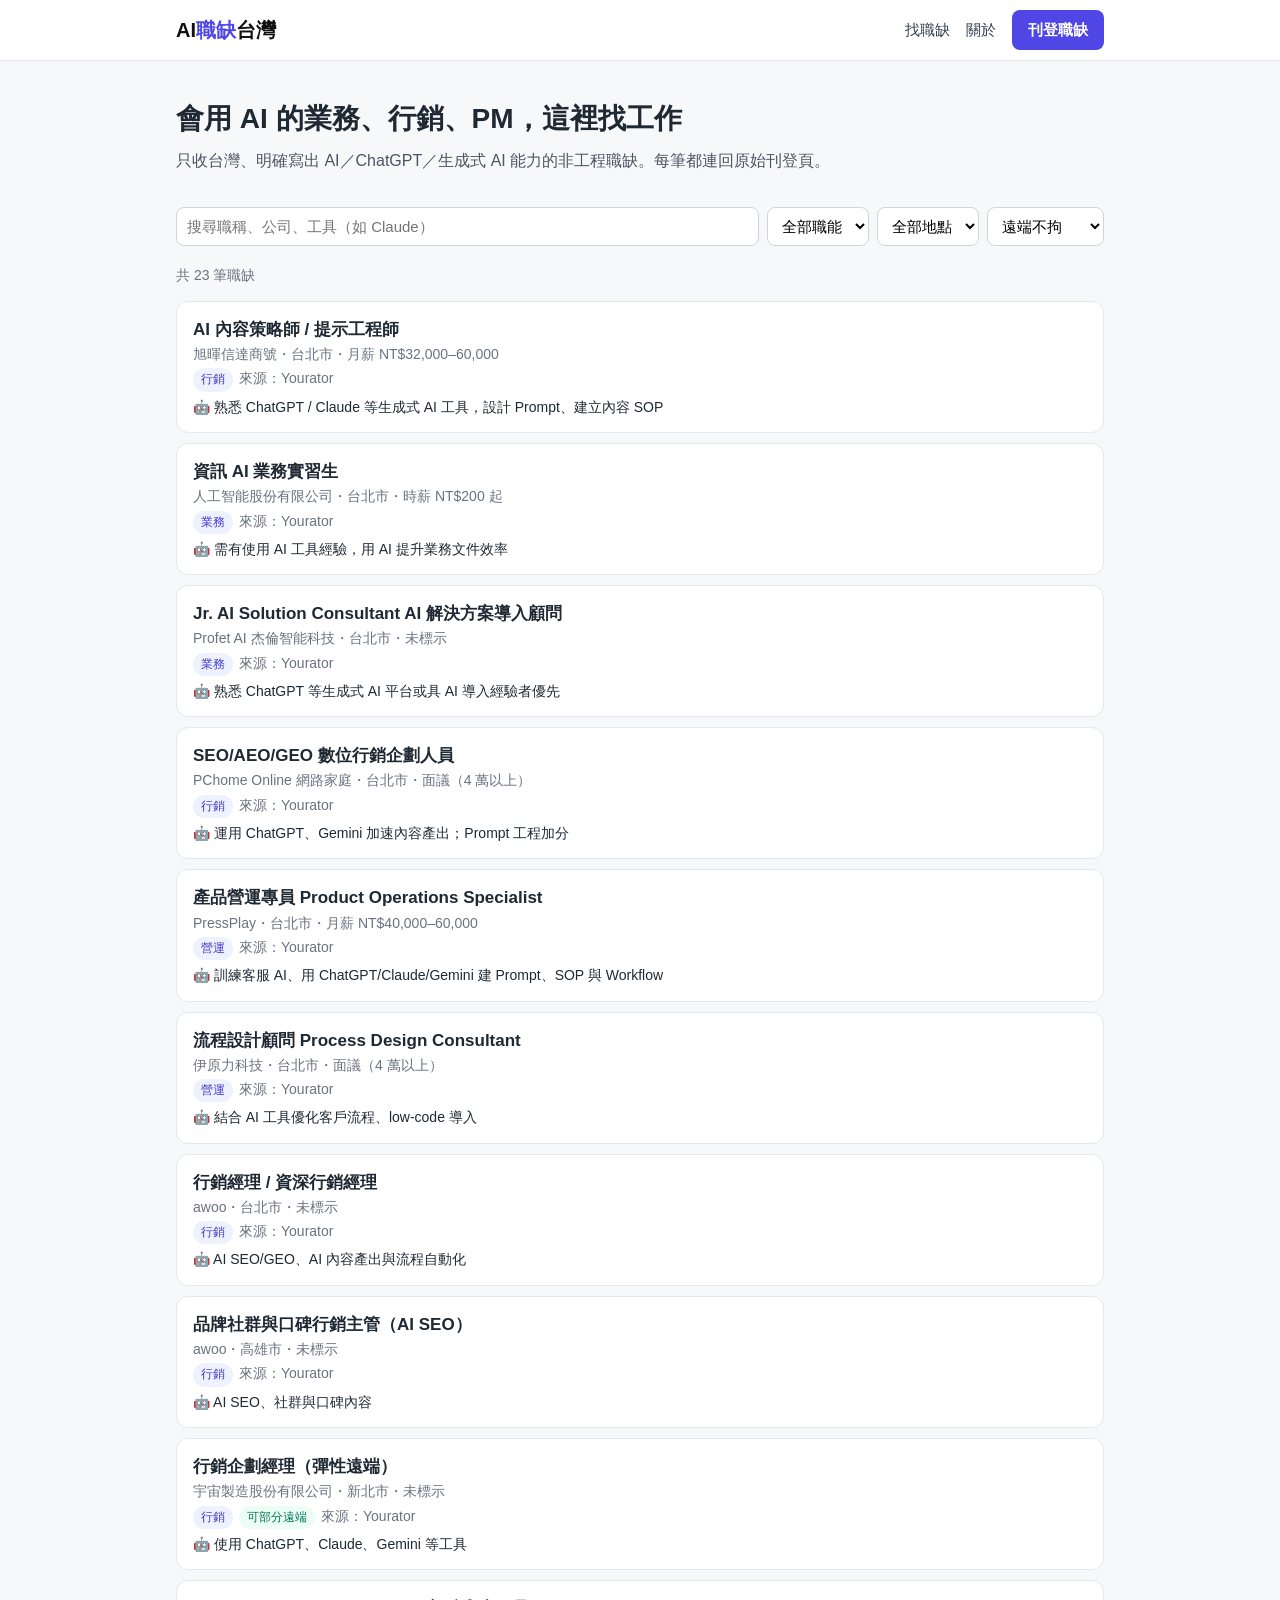
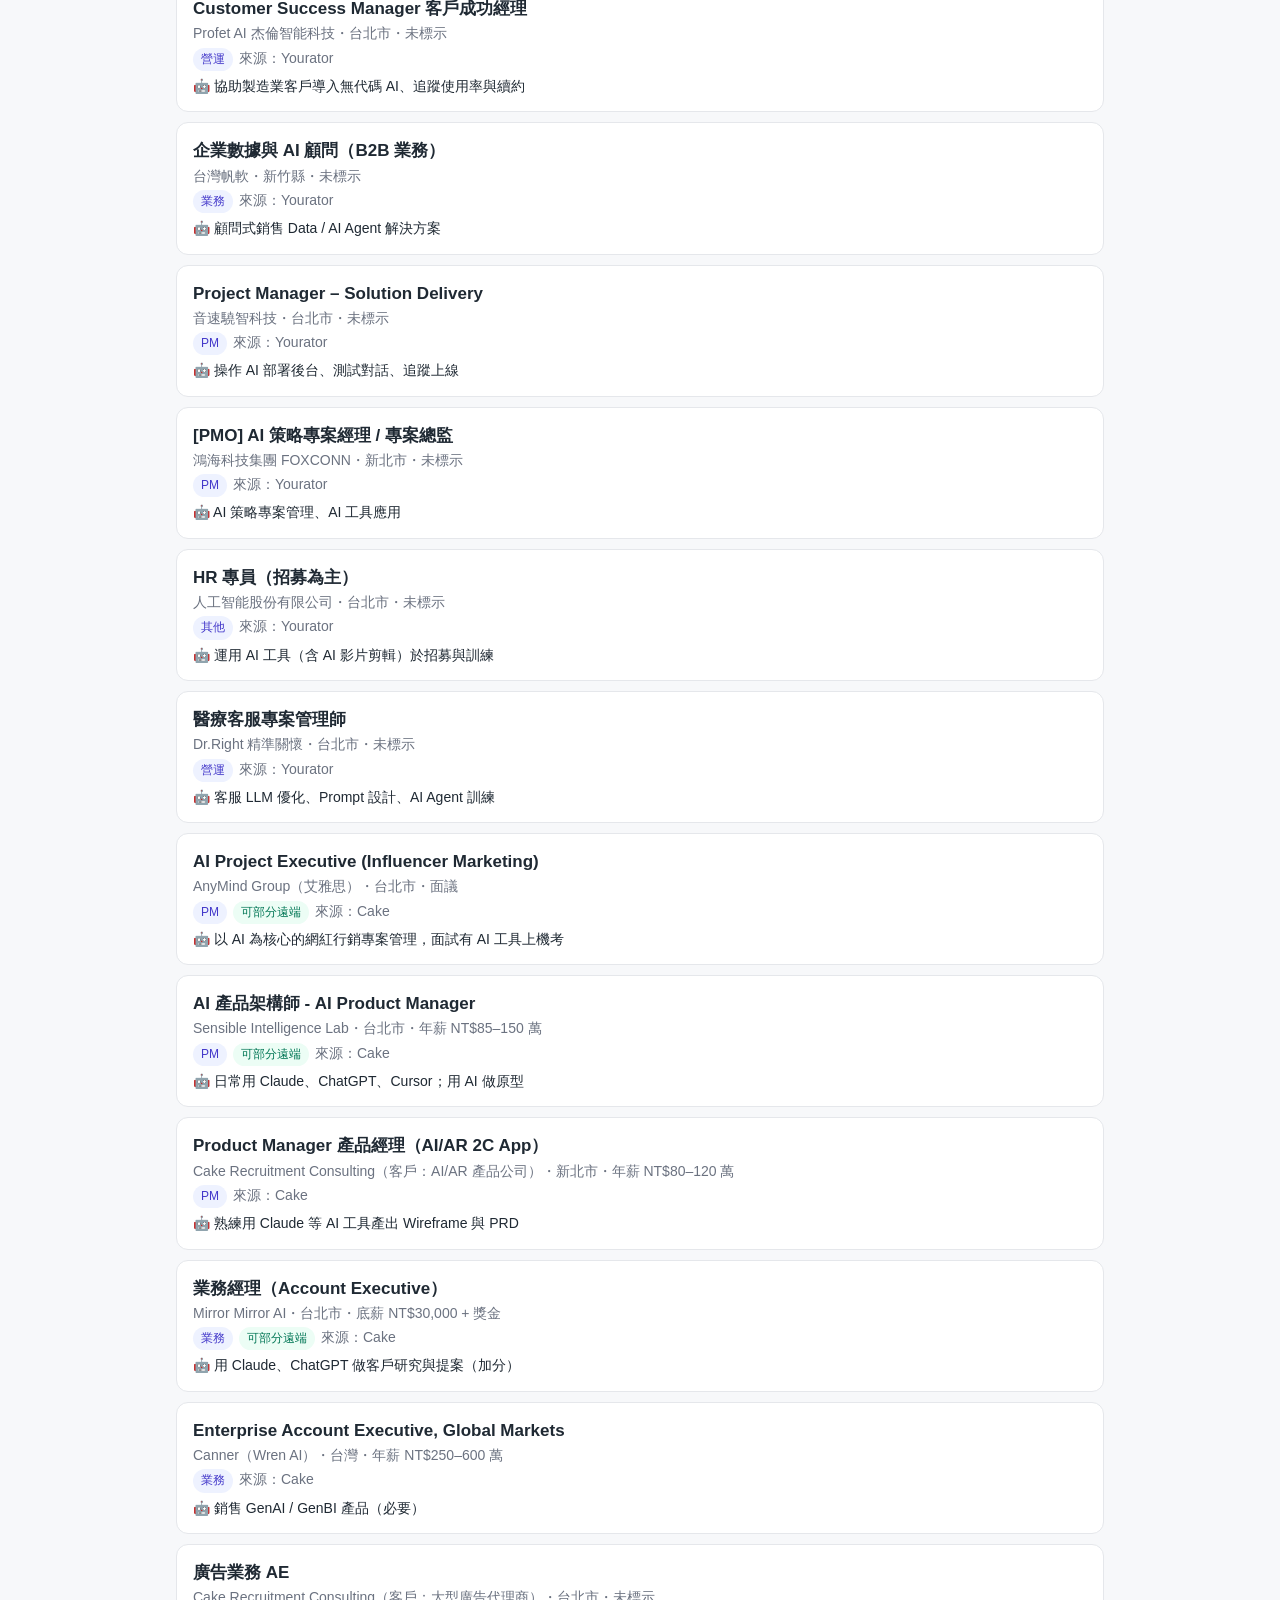
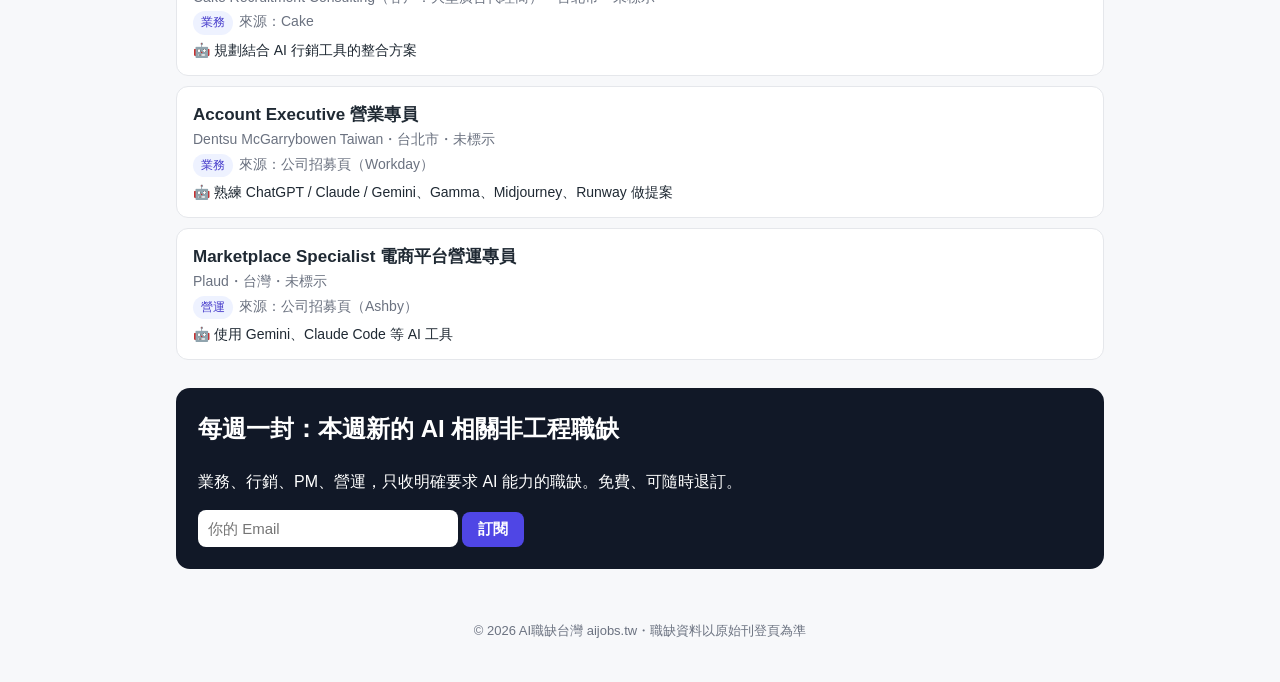
==== index.html @ 5d2d76c2 "Initial site" ====
<!doctype html><html lang="zh-Hant-TW"><head><meta charset="utf-8"><meta name="viewport" content="width=device-width,initial-scale=1"><title>AI職缺台灣｜需要 AI 能力的業務、行銷、PM 職缺</title><meta name="description" content="台灣需要 AI 能力的非工程職缺：業務、行銷、PM、營運。每週更新。"><link rel="stylesheet" href="style.css"></head><body><header><div class="wrap nav"><a class="logo" href="index.html">AI<span>職缺</span>台灣</a><nav><a class="l" href="index.html">找職缺</a><a class="l" href="about.html">關於</a><a class="l btn" href="post.html">刊登職缺</a></nav></div></header>
<main class="wrap"><section class="hero"><h1>會用 AI 的業務、行銷、PM，這裡找工作</h1><p>只收台灣、明確寫出 AI／ChatGPT／生成式 AI 能力的非工程職缺。每筆都連回原始刊登頁。</p></section>
<div class="filters"><input id="q" placeholder="搜尋職稱、公司、工具（如 Claude）"><select id="fn"><option value="">全部職能</option><option>業務</option><option>行銷</option><option>PM</option><option>營運</option><option>其他</option></select><select id="loc"><option value="">全部地點</option></select><select id="rm"><option value="">遠端不拘</option><option value="部分遠端">可部分遠端</option></select></div>
<p class="count" id="count"></p><div id="list"></div><section class="news" id="newsletter"><h2 style="margin-top:0">每週一封：本週新的 AI 相關非工程職缺</h2><p>業務、行銷、PM、營運，只收明確要求 AI 能力的職缺。免費、可隨時退訂。</p><!-- 上線前把 action 換成 Beehiiv（免費方案 2,500 訂閱內）或 Buttondown 的表單網址 --><form action="#REPLACE_WITH_BEEHIIV_FORM" method="post"><input type="email" name="email" placeholder="你的 Email" required> <button class="btn">訂閱</button></form></section></main><footer>© 2026 AI職缺台灣 aijobs.tw・職缺資料以原始刊登頁為準</footer><script src="app.js"></script></body></html>
---- style.css ----
*{box-sizing:border-box}body{margin:0;font-family:-apple-system,"PingFang TC","Noto Sans TC","Microsoft JhengHei",sans-serif;color:#1f2933;background:#f7f8fa;line-height:1.6}
a{color:#4f46e5;text-decoration:none}header{background:#fff;border-bottom:1px solid #e5e7eb}.wrap{max-width:960px;margin:0 auto;padding:0 16px}
.nav{display:flex;align-items:center;justify-content:space-between;height:60px}.logo{font-weight:800;font-size:20px;color:#111}.logo span{color:#4f46e5}
.nav a.l{margin-left:16px;color:#374151;font-size:15px}.btn{display:inline-block;background:#4f46e5;color:#fff!important;padding:8px 16px;border-radius:8px;font-weight:600;border:0;cursor:pointer;font-size:15px}
.hero{padding:36px 0 16px}.hero h1{font-size:28px;margin:0 0 6px}.hero p{margin:0;color:#4b5563}
.filters{display:flex;flex-wrap:wrap;gap:8px;margin:18px 0}.filters select,.filters input{padding:9px 10px;border:1px solid #d1d5db;border-radius:8px;font-size:15px;background:#fff}.filters input{flex:1;min-width:180px}
.job{display:block;background:#fff;border:1px solid #e5e7eb;border-radius:12px;padding:14px 16px;margin-bottom:10px;color:inherit}.job:hover{border-color:#4f46e5}
.job h3{margin:0;font-size:17px}.meta{color:#6b7280;font-size:14px}.tag{display:inline-block;font-size:12px;padding:2px 8px;border-radius:99px;background:#eef2ff;color:#4338ca;margin-right:6px}
.tag.r{background:#ecfdf5;color:#047857}.ai{font-size:14px;margin-top:4px}.count{color:#6b7280;font-size:14px}
.news{background:#111827;color:#fff;border-radius:14px;padding:22px;margin:28px 0}.news input{padding:10px;border-radius:8px;border:0;width:260px;max-width:100%;font-size:15px}
.price{display:grid;grid-template-columns:repeat(auto-fit,minmax(240px,1fr));gap:14px}.card{background:#fff;border:1px solid #e5e7eb;border-radius:12px;padding:18px}.card.hot{border:2px solid #4f46e5}
.card .p{font-size:26px;font-weight:800}footer{color:#6b7280;font-size:13px;padding:24px 0 40px;text-align:center}
@media(max-width:600px){.nav a.l{margin-left:10px;font-size:14px}.hero h1{font-size:22px}}
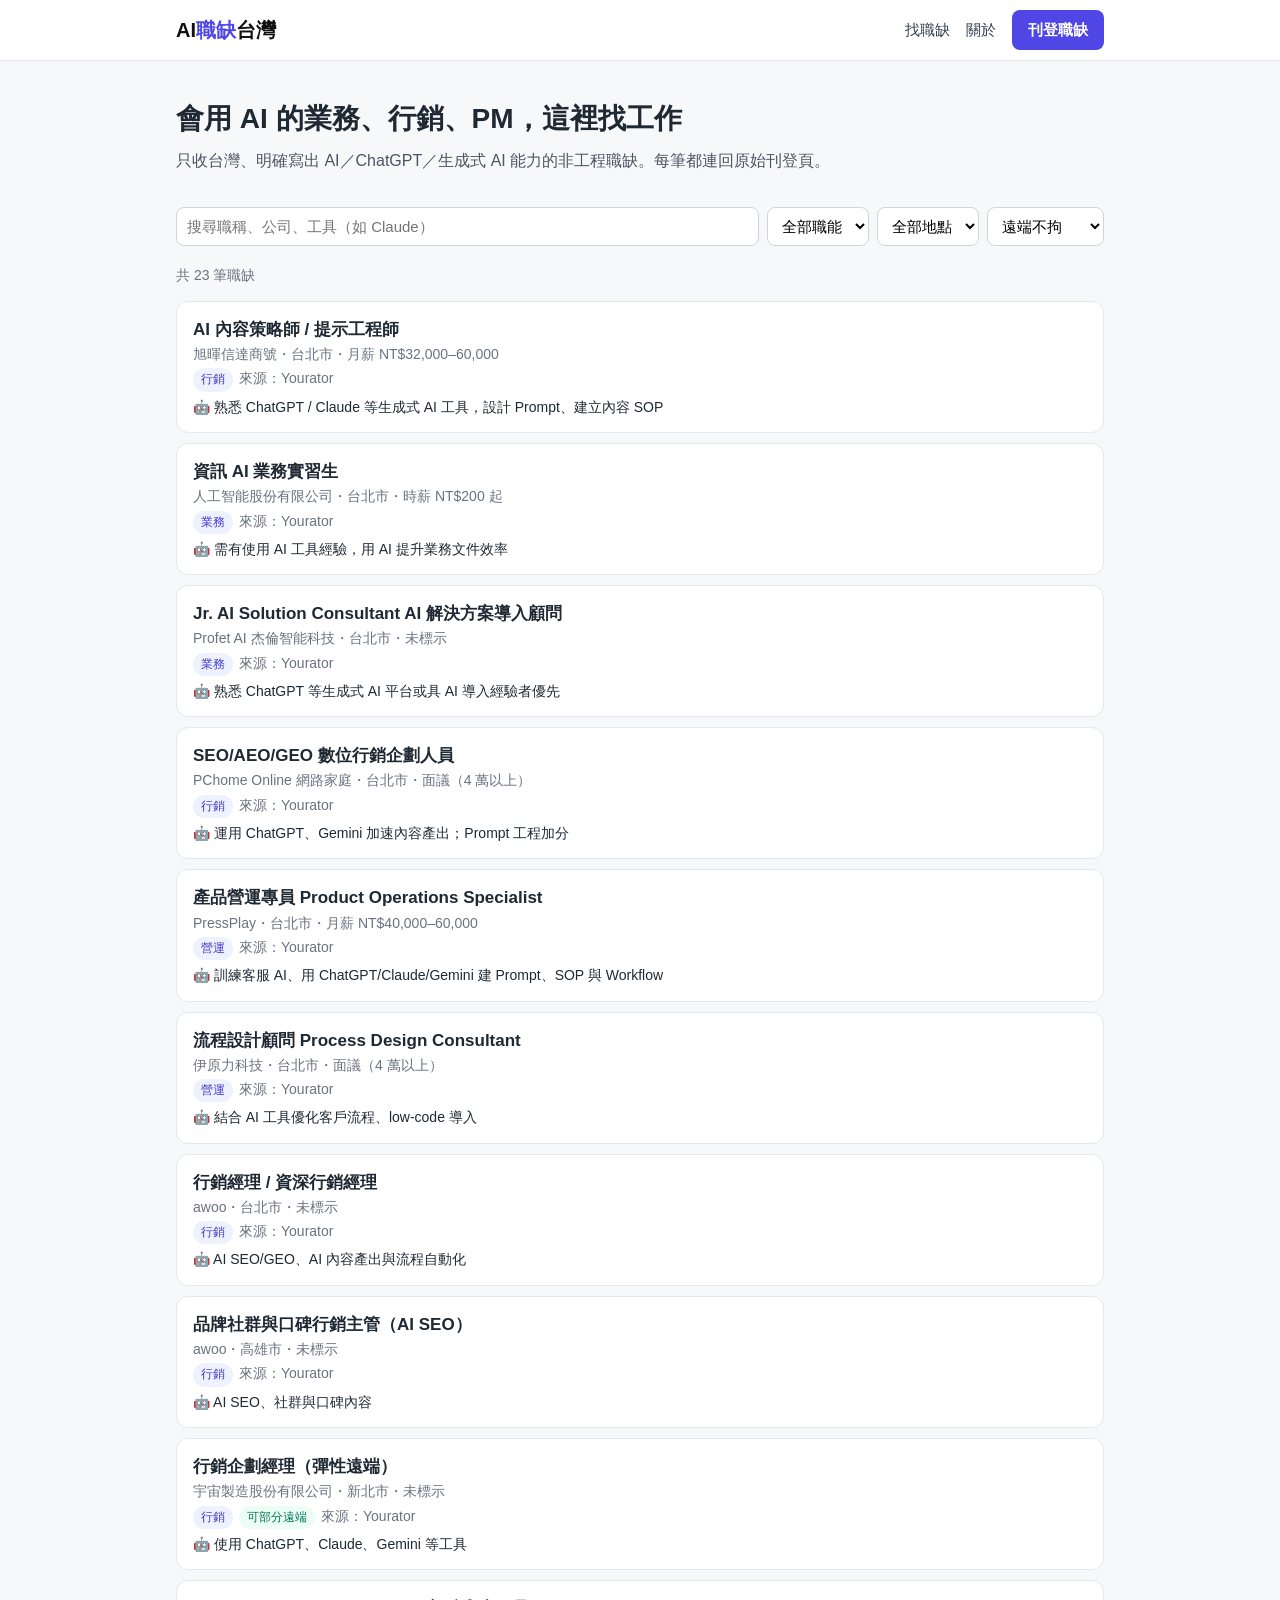
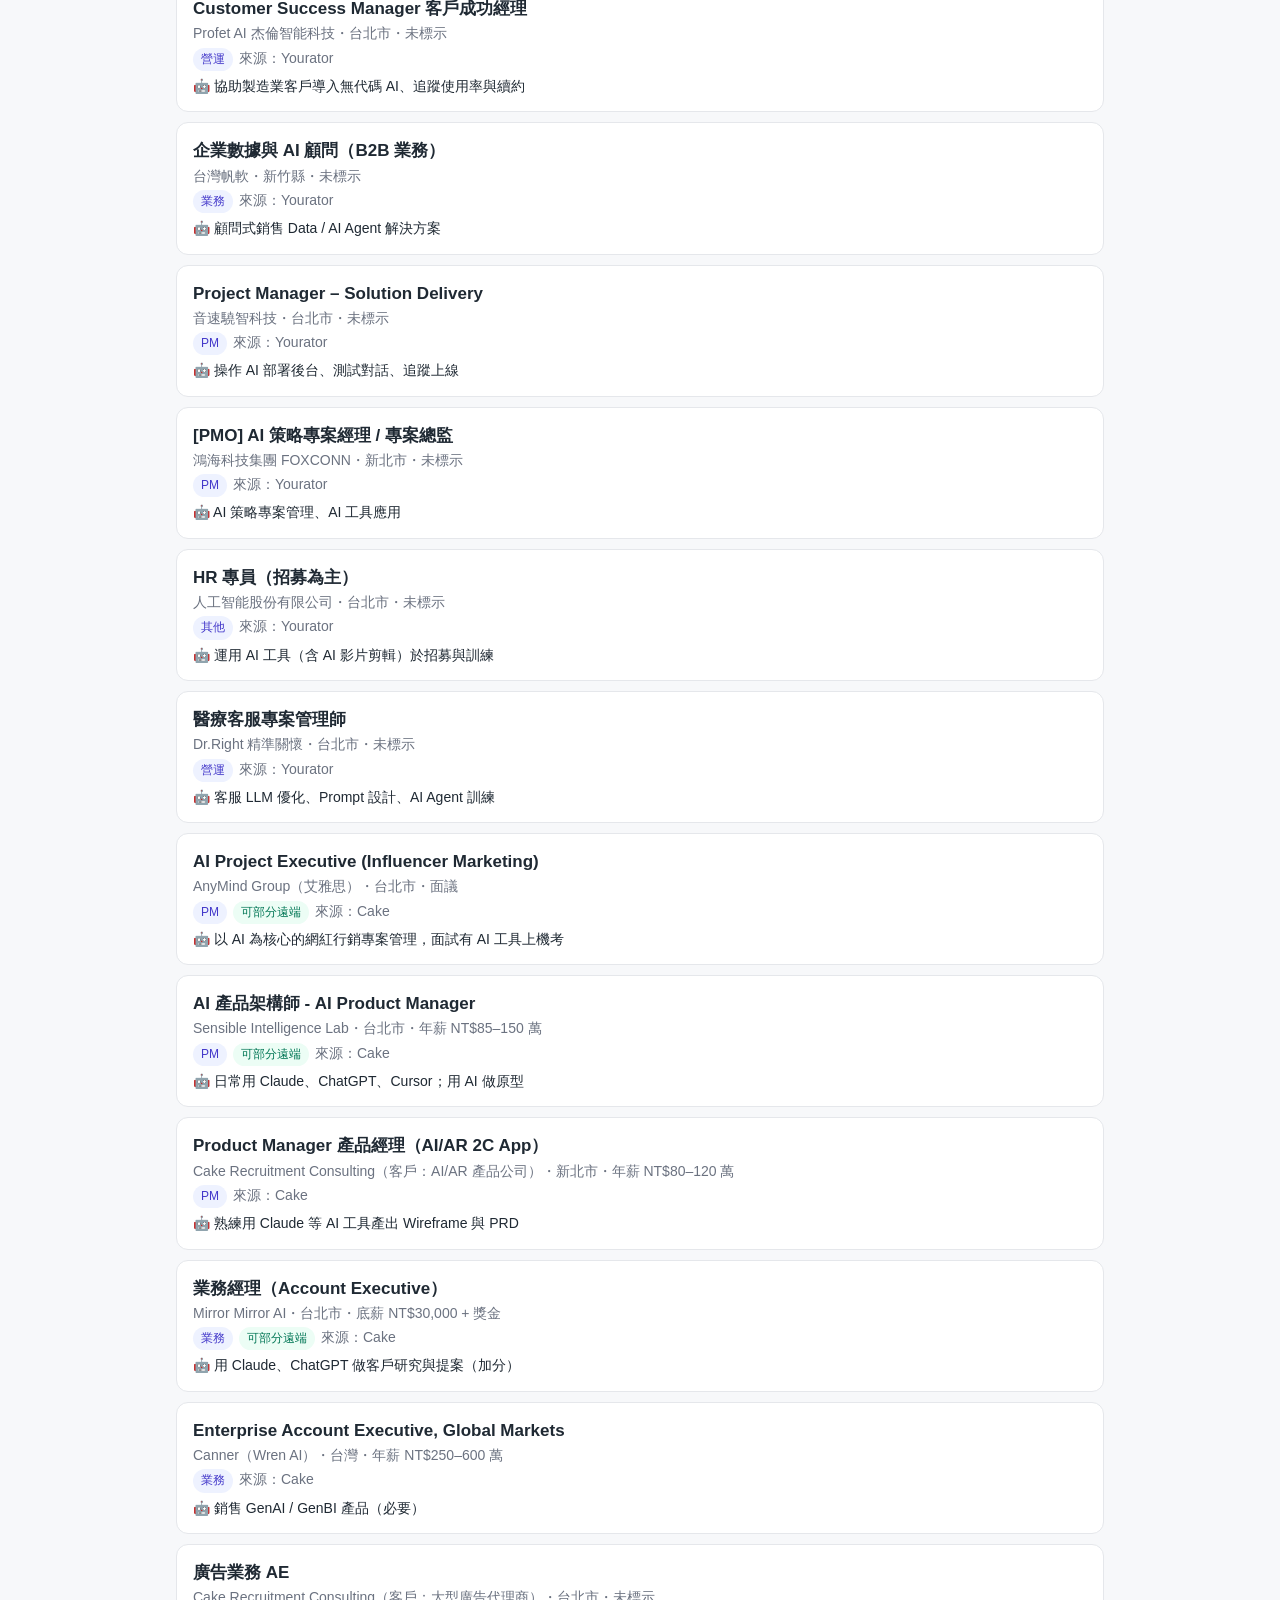
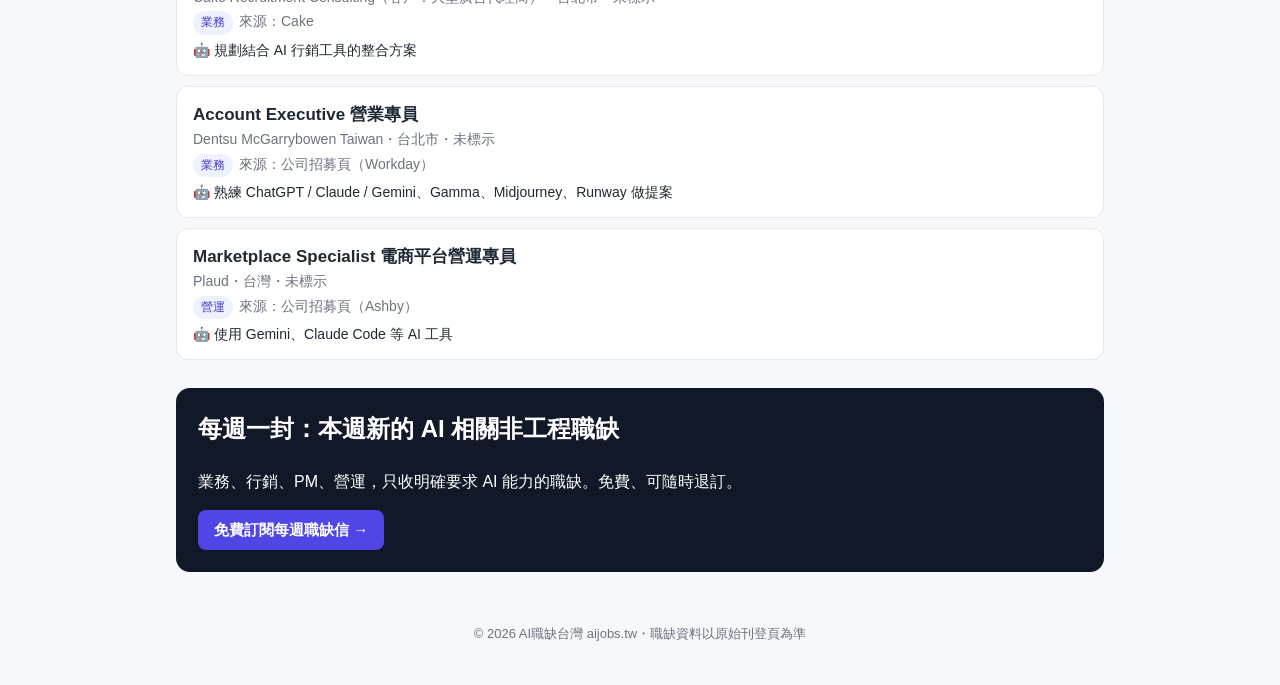
==== commit e3f95e05: "Add newsletter subscribe link" ====
--- a/index.html
+++ b/index.html
@@ -1,4 +1,4 @@
 <!doctype html><html lang="zh-Hant-TW"><head><meta charset="utf-8"><meta name="viewport" content="width=device-width,initial-scale=1"><title>AI職缺台灣｜需要 AI 能力的業務、行銷、PM 職缺</title><meta name="description" content="台灣需要 AI 能力的非工程職缺：業務、行銷、PM、營運。每週更新。"><link rel="stylesheet" href="style.css"></head><body><header><div class="wrap nav"><a class="logo" href="index.html">AI<span>職缺</span>台灣</a><nav><a class="l" href="index.html">找職缺</a><a class="l" href="about.html">關於</a><a class="l btn" href="post.html">刊登職缺</a></nav></div></header>
 <main class="wrap"><section class="hero"><h1>會用 AI 的業務、行銷、PM，這裡找工作</h1><p>只收台灣、明確寫出 AI／ChatGPT／生成式 AI 能力的非工程職缺。每筆都連回原始刊登頁。</p></section>
 <div class="filters"><input id="q" placeholder="搜尋職稱、公司、工具（如 Claude）"><select id="fn"><option value="">全部職能</option><option>業務</option><option>行銷</option><option>PM</option><option>營運</option><option>其他</option></select><select id="loc"><option value="">全部地點</option></select><select id="rm"><option value="">遠端不拘</option><option value="部分遠端">可部分遠端</option></select></div>
-<p class="count" id="count"></p><div id="list"></div><section class="news" id="newsletter"><h2 style="margin-top:0">每週一封：本週新的 AI 相關非工程職缺</h2><p>業務、行銷、PM、營運，只收明確要求 AI 能力的職缺。免費、可隨時退訂。</p><!-- 上線前把 action 換成 Beehiiv（免費方案 2,500 訂閱內）或 Buttondown 的表單網址 --><form action="#REPLACE_WITH_BEEHIIV_FORM" method="post"><input type="email" name="email" placeholder="你的 Email" required> <button class="btn">訂閱</button></form></section></main><footer>© 2026 AI職缺台灣 aijobs.tw・職缺資料以原始刊登頁為準</footer><script src="app.js"></script></body></html>
+<p class="count" id="count"></p><div id="list"></div><section class="news" id="newsletter"><h2 style="margin-top:0">每週一封：本週新的 AI 相關非工程職缺</h2><p>業務、行銷、PM、營運，只收明確要求 AI 能力的職缺。免費、可隨時退訂。</p><!-- 訂閱走 beehiiv 託管頁；之後若在 beehiiv 發布嵌入表單，可改成 iframe --><a class="btn" href="https://wus-newsletter.beehiiv.com/subscribe" target="_blank" rel="noopener">免費訂閱每週職缺信 →</a></section></main><footer>© 2026 AI職缺台灣 aijobs.tw・職缺資料以原始刊登頁為準</footer><script src="app.js"></script></body></html>
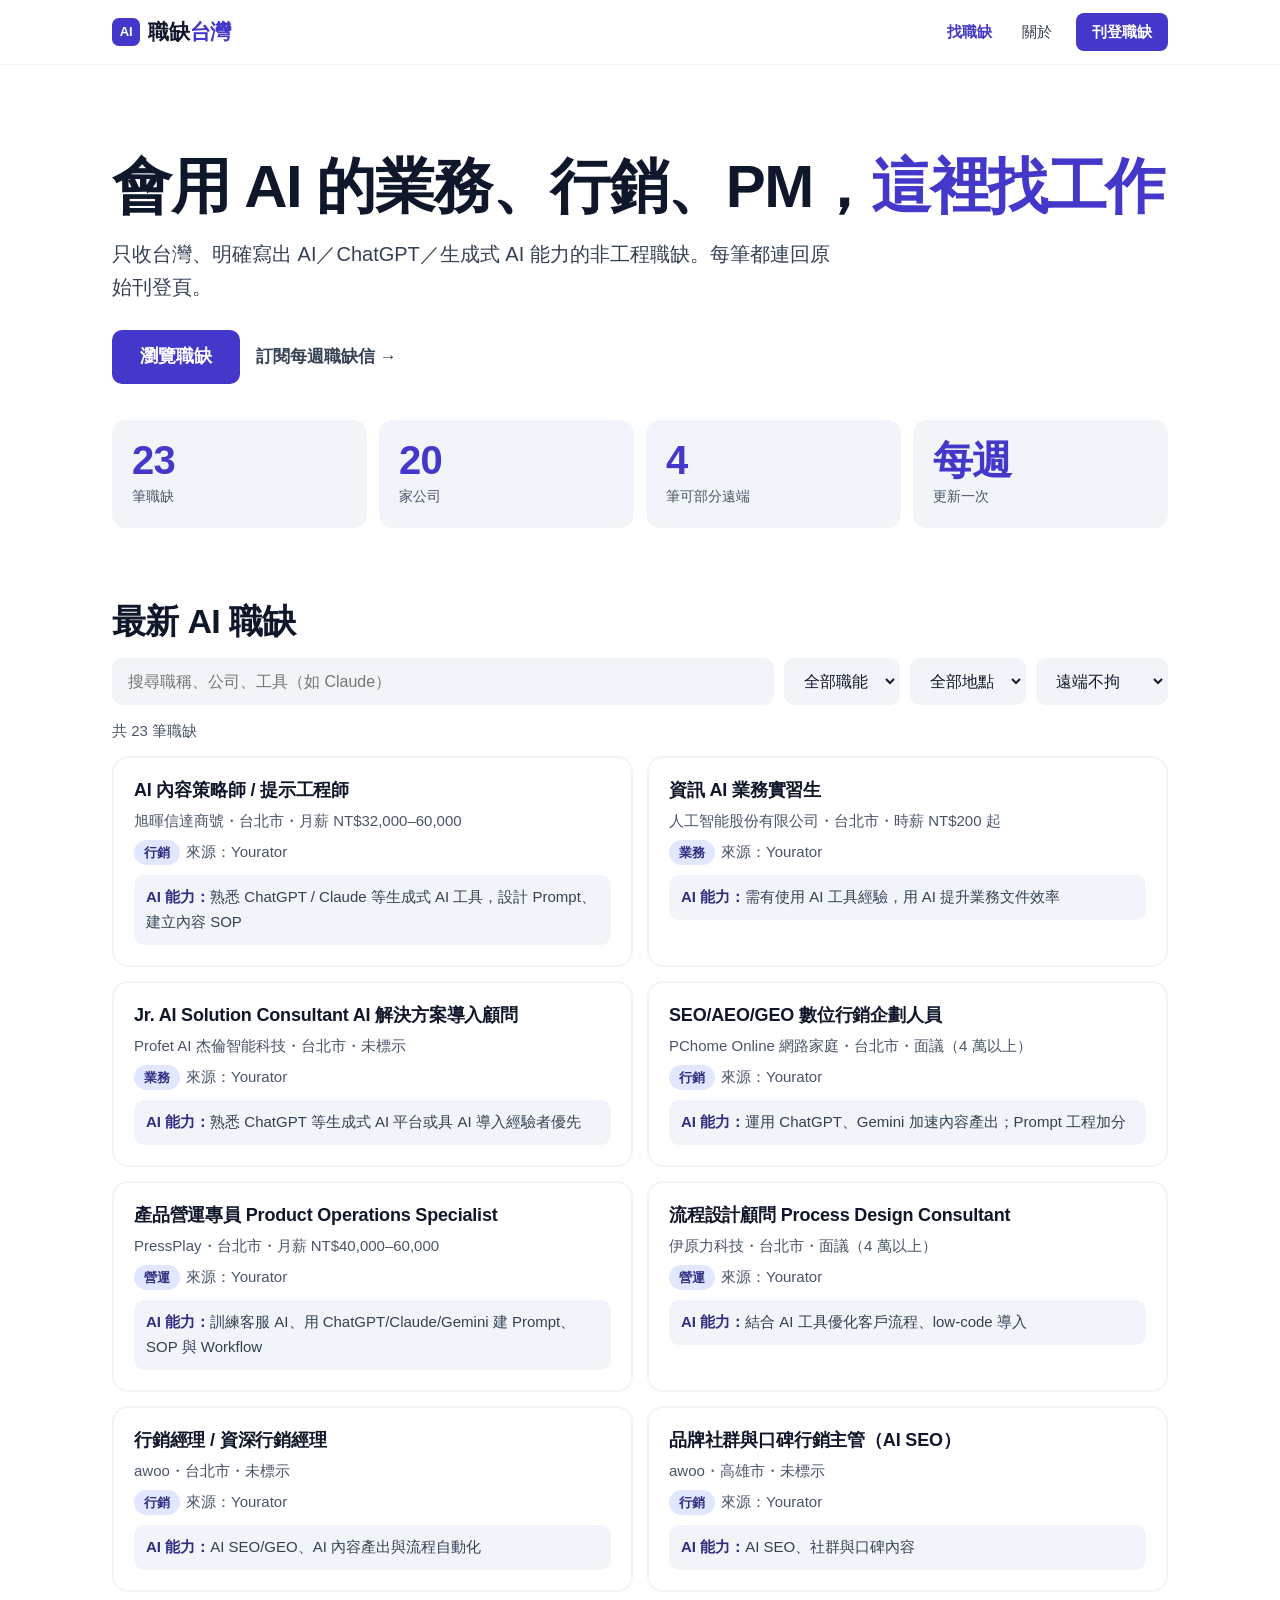
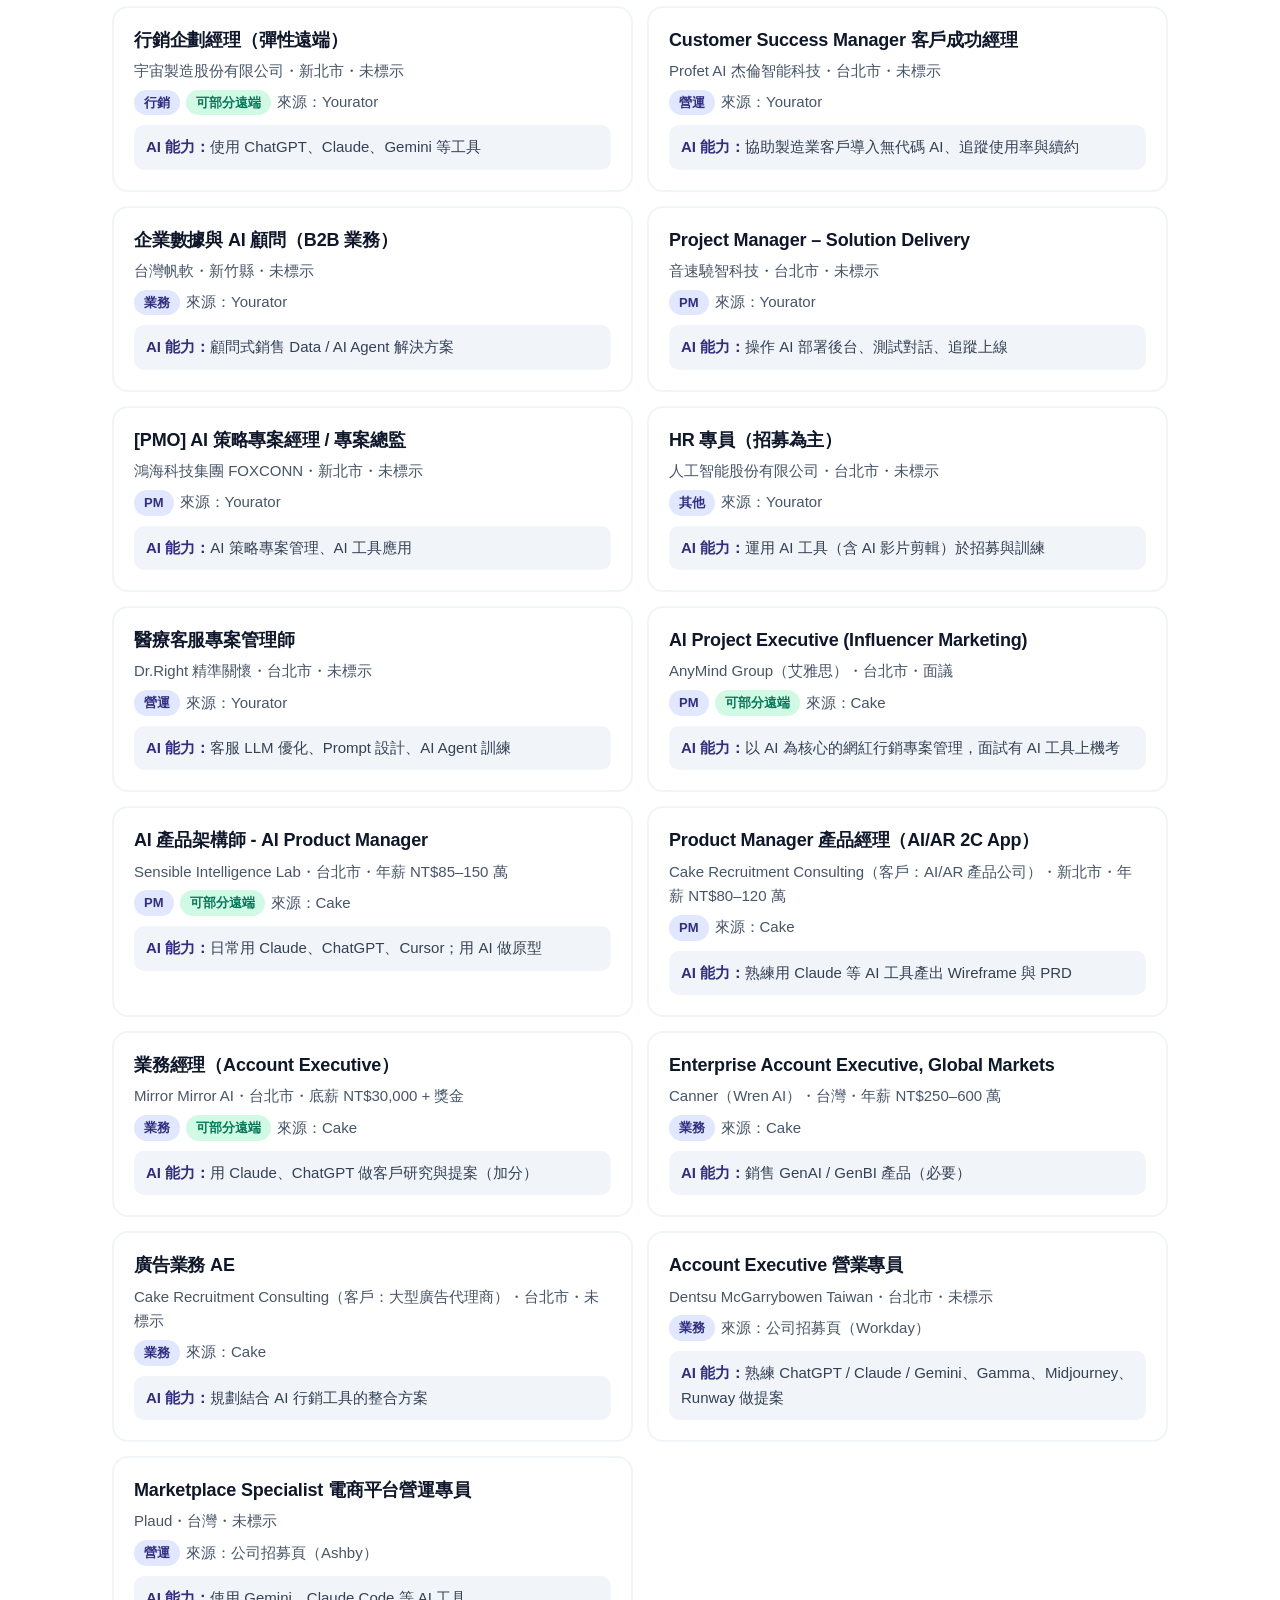
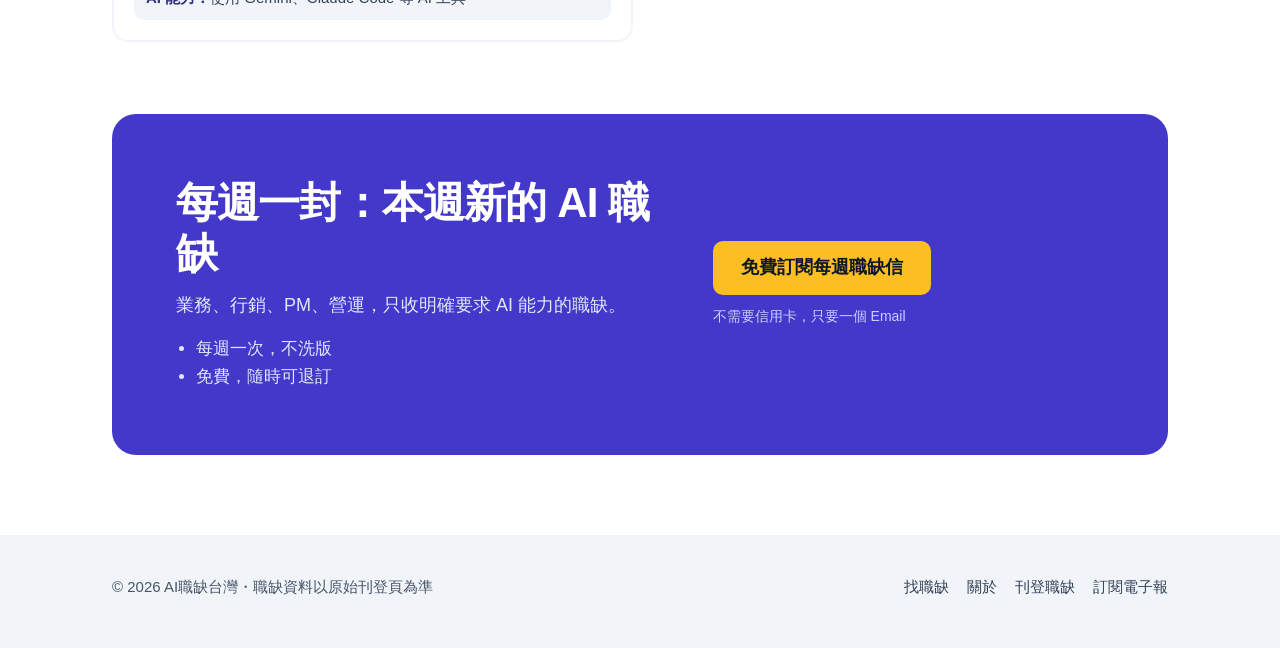
==== commit 5625916a: "Redesign: clean SaaS look, hero stats, large newsletter section, favicon + OG Co-Authored-By: Claude" ====
--- a/index.html
+++ b/index.html
@@ -1,4 +1,16 @@
-<!doctype html><html lang="zh-Hant-TW"><head><meta charset="utf-8"><meta name="viewport" content="width=device-width,initial-scale=1"><title>AI職缺台灣｜需要 AI 能力的業務、行銷、PM 職缺</title><meta name="description" content="台灣需要 AI 能力的非工程職缺：業務、行銷、PM、營運。每週更新。"><link rel="stylesheet" href="style.css"></head><body><header><div class="wrap nav"><a class="logo" href="index.html">AI<span>職缺</span>台灣</a><nav><a class="l" href="index.html">找職缺</a><a class="l" href="about.html">關於</a><a class="l btn" href="post.html">刊登職缺</a></nav></div></header>
-<main class="wrap"><section class="hero"><h1>會用 AI 的業務、行銷、PM，這裡找工作</h1><p>只收台灣、明確寫出 AI／ChatGPT／生成式 AI 能力的非工程職缺。每筆都連回原始刊登頁。</p></section>
-<div class="filters"><input id="q" placeholder="搜尋職稱、公司、工具（如 Claude）"><select id="fn"><option value="">全部職能</option><option>業務</option><option>行銷</option><option>PM</option><option>營運</option><option>其他</option></select><select id="loc"><option value="">全部地點</option></select><select id="rm"><option value="">遠端不拘</option><option value="部分遠端">可部分遠端</option></select></div>
-<p class="count" id="count"></p><div id="list"></div><section class="news" id="newsletter"><h2 style="margin-top:0">每週一封：本週新的 AI 相關非工程職缺</h2><p>業務、行銷、PM、營運，只收明確要求 AI 能力的職缺。免費、可隨時退訂。</p><!-- 訂閱走 beehiiv 託管頁；之後若在 beehiiv 發布嵌入表單，可改成 iframe --><a class="btn" href="https://wus-newsletter.beehiiv.com/subscribe" target="_blank" rel="noopener">免費訂閱每週職缺信 →</a></section></main><footer>© 2026 AI職缺台灣 aijobs.tw・職缺資料以原始刊登頁為準</footer><script src="app.js"></script></body></html>
+<!doctype html>
+<html lang="zh-Hant-TW"><head><meta charset="utf-8"><meta name="viewport" content="width=device-width,initial-scale=1">
+<title>AI職缺台灣｜需要 AI 能力的業務、行銷、PM 職缺</title><meta name="description" content="台灣需要 AI 能力的非工程職缺：業務、行銷、PM、營運。每筆連回原始刊登頁，每週更新並寄出電子報。"><meta name="theme-color" content="#4338ca">
+<link rel="canonical" href="https://gw77.github.io/ai-jobs-tw/"><link rel="icon" href="favicon.svg" type="image/svg+xml">
+<meta property="og:type" content="website"><meta property="og:locale" content="zh_TW"><meta property="og:site_name" content="AI職缺台灣"><meta property="og:title" content="AI職缺台灣｜需要 AI 能力的業務、行銷、PM 職缺"><meta property="og:description" content="台灣需要 AI 能力的非工程職缺：業務、行銷、PM、營運。每筆連回原始刊登頁，每週更新並寄出電子報。"><meta property="og:url" content="https://gw77.github.io/ai-jobs-tw/"><meta property="og:image" content="https://gw77.github.io/ai-jobs-tw/og.png"><meta name="twitter:card" content="summary_large_image">
+<link rel="stylesheet" href="style.css"><script type="application/ld+json">{"@context":"https://schema.org","@type":"WebSite","name":"AI職缺台灣","url":"https://gw77.github.io/ai-jobs-tw/","inLanguage":"zh-Hant-TW"}</script></head><body>
+<a class="skip" href="#main">跳到主要內容</a>
+<header><div class="wrap nav"><a class="logo" href="index.html" aria-label="AI職缺台灣 首頁"><i aria-hidden="true">AI</i><b>職缺<span>台灣</span></b></a><nav aria-label="主選單"><a class="l" href="index.html" aria-current="page">找職缺</a><a class="l" href="about.html">關於</a><a class="l btn" href="post.html">刊登職缺</a></nav></div></header>
+<main id="main" class="wrap"><section class="hero"><h1>會用 AI 的業務、行銷、PM，<em>這裡找工作</em></h1><p class="lead">只收台灣、明確寫出 AI／ChatGPT／生成式 AI 能力的非工程職缺。每筆都連回原始刊登頁。</p><div class="acts"><a class="btn lg" href="#jobs">瀏覽職缺</a><a class="t" href="#newsletter">訂閱每週職缺信 →</a></div>
+<ul class="stats" id="stats" aria-label="站內數據"><li><b id="s-n">–</b><span>筆職缺</span></li><li><b id="s-c">–</b><span>家公司</span></li><li><b id="s-r">–</b><span>筆可部分遠端</span></li><li><b id="s-d">每週</b><span>更新一次</span></li></ul></section>
+<section aria-labelledby="jobs-h" id="jobs"><h2 class="sec" id="jobs-h" style="margin-top:32px">最新 AI 職缺</h2>
+<div class="filters" role="search"><input id="q" type="search" aria-label="搜尋職缺" placeholder="搜尋職稱、公司、工具（如 Claude）"><select id="fn" aria-label="職能"><option value="">全部職能</option><option>業務</option><option>行銷</option><option>PM</option><option>營運</option><option>其他</option></select><select id="loc" aria-label="地點"><option value="">全部地點</option></select><select id="rm" aria-label="遠端"><option value="">遠端不拘</option><option value="部分遠端">可部分遠端</option></select></div>
+<p class="count" id="count" aria-live="polite"></p><div id="list"><noscript><p class="empty">請開啟 JavaScript 以瀏覽職缺。</p></noscript></div></section>
+<section class="news rise" id="newsletter" aria-labelledby="news-h"><div><h2 id="news-h">每週一封：本週新的 AI 職缺</h2><p>業務、行銷、PM、營運，只收明確要求 AI 能力的職缺。</p><ul><li>每週一次，不洗版</li><li>免費，隨時可退訂</li></ul></div><div class="cta"><!-- 訂閱走 beehiiv 託管頁；之後若在 beehiiv 發布嵌入表單，可改成 iframe --><a class="btn hi lg" href="https://wus-newsletter.beehiiv.com/subscribe" target="_blank" rel="noopener">免費訂閱每週職缺信</a><small>不需要信用卡，只要一個 Email</small></div></section></main>
+<footer><div class="wrap"><div>© 2026 AI職缺台灣・職缺資料以原始刊登頁為準</div><div class="fl"><a href="index.html">找職缺</a><a href="about.html">關於</a><a href="post.html">刊登職缺</a><a href="#newsletter">訂閱電子報</a></div></div></footer>
+<script src="app.js" defer></script></body></html>
--- a/style.css
+++ b/style.css
@@ -1,13 +1,79 @@
-*{box-sizing:border-box}body{margin:0;font-family:-apple-system,"PingFang TC","Noto Sans TC","Microsoft JhengHei",sans-serif;color:#1f2933;background:#f7f8fa;line-height:1.6}
-a{color:#4f46e5;text-decoration:none}header{background:#fff;border-bottom:1px solid #e5e7eb}.wrap{max-width:960px;margin:0 auto;padding:0 16px}
-.nav{display:flex;align-items:center;justify-content:space-between;height:60px}.logo{font-weight:800;font-size:20px;color:#111}.logo span{color:#4f46e5}
-.nav a.l{margin-left:16px;color:#374151;font-size:15px}.btn{display:inline-block;background:#4f46e5;color:#fff!important;padding:8px 16px;border-radius:8px;font-weight:600;border:0;cursor:pointer;font-size:15px}
-.hero{padding:36px 0 16px}.hero h1{font-size:28px;margin:0 0 6px}.hero p{margin:0;color:#4b5563}
-.filters{display:flex;flex-wrap:wrap;gap:8px;margin:18px 0}.filters select,.filters input{padding:9px 10px;border:1px solid #d1d5db;border-radius:8px;font-size:15px;background:#fff}.filters input{flex:1;min-width:180px}
-.job{display:block;background:#fff;border:1px solid #e5e7eb;border-radius:12px;padding:14px 16px;margin-bottom:10px;color:inherit}.job:hover{border-color:#4f46e5}
-.job h3{margin:0;font-size:17px}.meta{color:#6b7280;font-size:14px}.tag{display:inline-block;font-size:12px;padding:2px 8px;border-radius:99px;background:#eef2ff;color:#4338ca;margin-right:6px}
-.tag.r{background:#ecfdf5;color:#047857}.ai{font-size:14px;margin-top:4px}.count{color:#6b7280;font-size:14px}
-.news{background:#111827;color:#fff;border-radius:14px;padding:22px;margin:28px 0}.news input{padding:10px;border-radius:8px;border:0;width:260px;max-width:100%;font-size:15px}
-.price{display:grid;grid-template-columns:repeat(auto-fit,minmax(240px,1fr));gap:14px}.card{background:#fff;border:1px solid #e5e7eb;border-radius:12px;padding:18px}.card.hot{border:2px solid #4f46e5}
-.card .p{font-size:26px;font-weight:800}footer{color:#6b7280;font-size:13px;padding:24px 0 40px;text-align:center}
-@media(max-width:600px){.nav a.l{margin-left:10px;font-size:14px}.hero h1{font-size:22px}}
+:root{--ink:#0f172a;--ink2:#334155;--mute:#475569;--ground:#fff;--soft:#f1f5f9;--brand:#4338ca;--brand-d:#312e81;--brand-t:#e0e7ff;--hi:#fbbf24;--ok:#047857;--ok-t:#d1fae5;--pad:clamp(16px,4vw,32px)}
+*{box-sizing:border-box}
+html{scroll-behavior:smooth}
+body{margin:0;font-family:-apple-system,BlinkMacSystemFont,"PingFang TC","Noto Sans TC","Microsoft JhengHei",sans-serif;color:var(--ink);background:var(--ground);line-height:1.65;font-size:17px;-webkit-font-smoothing:antialiased}
+a{color:var(--brand);text-decoration:none}
+a:focus-visible,button:focus-visible,input:focus-visible,select:focus-visible{outline:3px solid var(--hi);outline-offset:2px}
+.skip{position:absolute;left:-999px;top:8px;background:var(--ink);color:#fff;padding:8px 14px;border-radius:6px;z-index:9}.skip:focus{left:8px}
+.wrap{max-width:1120px;margin:0 auto;padding:0 var(--pad)}
+header{background:var(--ground);position:sticky;top:0;z-index:5;border-bottom:1px solid var(--soft)}
+.nav{display:flex;align-items:center;justify-content:space-between;height:64px}
+.logo{font-weight:800;font-size:21px;letter-spacing:-.01em;color:var(--ink);display:flex;align-items:center;gap:8px}
+.logo i{display:inline-grid;place-items:center;width:28px;height:28px;background:var(--brand);color:#fff;border-radius:7px;font:800 13px/1 -apple-system,sans-serif;font-style:normal}
+.logo b{font-weight:800}.logo span{color:var(--brand)}
+nav{display:flex;align-items:center;gap:6px}
+nav a.l{color:var(--ink2);font-size:15px;padding:8px 12px;border-radius:8px}
+nav a.l:hover{background:var(--soft)}
+nav a.l[aria-current=page]{color:var(--brand);font-weight:700}
+.btn{display:inline-block;background:var(--brand);color:#fff!important;padding:11px 20px;border-radius:10px;font-weight:700;border:0;cursor:pointer;font-size:16px;line-height:1.3;transition:transform .15s,background .15s}
+.btn:hover{background:var(--brand-d);transform:translateY(-1px)}.btn:active{transform:none}
+nav a.btn{padding:9px 16px;font-size:15px;margin-left:6px}
+.btn.hi{background:var(--hi);color:var(--ink)!important}.btn.hi:hover{background:#fcd34d}
+.btn.lg{padding:15px 28px;font-size:18px}
+/* hero */
+.hero{padding:clamp(40px,8vw,88px) 0 clamp(24px,4vw,40px)}
+.hero h1{font-size:clamp(32px,5.6vw,60px);line-height:1.12;letter-spacing:-.025em;margin:0 0 18px;max-width:18em;font-weight:800}
+.hero h1 em{font-style:normal;color:var(--brand)}
+.hero p.lead{font-size:clamp(17px,2vw,20px);color:var(--ink2);margin:0 0 26px;max-width:36em}
+.hero .acts{display:flex;flex-wrap:wrap;gap:12px;align-items:center}
+.hero .acts a.t{color:var(--ink2);font-weight:600;padding:12px 4px}
+.stats{display:grid;grid-template-columns:repeat(4,1fr);gap:12px;margin:36px 0 0;padding:0;list-style:none}
+.stats li{background:var(--soft);border-radius:14px;padding:18px 20px}
+.stats b{display:block;font-size:clamp(28px,4vw,40px);line-height:1.1;letter-spacing:-.02em;color:var(--brand)}
+.stats span{font-size:14px;color:var(--mute)}
+/* listing */
+h2.sec{font-size:clamp(24px,3.4vw,34px);letter-spacing:-.02em;line-height:1.25;margin:56px 0 16px}
+.filters{display:flex;flex-wrap:wrap;gap:10px;margin:0 0 14px}
+.filters select,.filters input{padding:12px 14px;border:2px solid var(--soft);border-radius:10px;font-size:16px;background:var(--soft);color:var(--ink);font-family:inherit}
+.filters input{flex:1;min-width:200px}
+.filters select:hover,.filters input:hover{border-color:var(--brand-t)}
+.filters select:focus,.filters input:focus{border-color:var(--brand);background:#fff}
+.count{color:var(--mute);font-size:15px;margin:0 0 12px}
+#list{display:grid;grid-template-columns:repeat(2,1fr);gap:14px}
+.job{display:flex;flex-direction:column;gap:6px;background:#fff;border:2px solid var(--soft);border-radius:16px;padding:20px;color:inherit;transition:border-color .15s,transform .15s}
+.job:hover{border-color:var(--brand);transform:translateY(-2px)}
+.job h3{margin:0;font-size:18px;line-height:1.4;letter-spacing:-.01em}
+.meta{color:var(--mute);font-size:15px}
+.tags{display:flex;flex-wrap:wrap;gap:6px;align-items:center}
+.tag{display:inline-block;font-size:13px;font-weight:600;padding:2px 10px;border-radius:99px;background:var(--brand-t);color:var(--brand-d)}
+.tag.r{background:var(--ok-t);color:var(--ok)}
+.ai{font-size:15px;background:var(--soft);border-radius:10px;padding:10px 12px;margin-top:4px;color:var(--ink2)}
+.ai b{color:var(--brand-d)}
+.empty{grid-column:1/-1;padding:40px 0;color:var(--mute)}
+/* newsletter */
+.news{background:var(--brand);color:#fff;border-radius:24px;padding:clamp(28px,6vw,64px);margin:72px 0 0;display:grid;grid-template-columns:1.3fr 1fr;gap:28px;align-items:center}
+.news h2{margin:0 0 12px;font-size:clamp(26px,4vw,42px);line-height:1.2;letter-spacing:-.02em}
+.news p{margin:0;color:#e0e7ff;font-size:18px}
+.news ul{margin:14px 0 0;padding-left:20px;color:#e0e7ff}
+.news .cta{display:flex;flex-direction:column;gap:10px;align-items:flex-start}
+.news .cta small{color:#c7d2fe;font-size:14px}
+/* cards / pages */
+.page{padding:clamp(32px,6vw,64px) 0 8px}
+.page h1{font-size:clamp(30px,4.6vw,48px);line-height:1.15;letter-spacing:-.025em;margin:0 0 14px}
+.page p.lead{font-size:19px;color:var(--ink2);max-width:36em;margin:0}
+.card{background:#fff;border:2px solid var(--soft);border-radius:18px;padding:24px}
+.card.hot{border-color:var(--brand);background:#fafaff}
+.card h3{margin:0 0 4px;font-size:20px}
+.card .p{font-size:34px;font-weight:800;letter-spacing:-.02em;color:var(--brand)}
+.card ul{padding-left:20px;color:var(--ink2)}
+.price{display:grid;grid-template-columns:repeat(3,1fr);gap:16px;margin-top:28px}
+.prose{max-width:42em;margin:28px 0 0}.prose p{margin:0 0 1.1em;color:var(--ink2)}
+.detail{margin-top:28px;max-width:44em}
+.detail h1{font-size:clamp(26px,4vw,40px);line-height:1.2;letter-spacing:-.02em;margin:10px 0}
+.detail dl{margin:20px 0;display:grid;gap:12px}.detail dt{font-weight:700;font-size:14px;color:var(--mute)}.detail dd{margin:0;font-size:18px}
+footer{background:var(--soft);margin-top:80px;padding:40px 0 48px;color:var(--mute);font-size:15px}
+footer .wrap{display:flex;flex-wrap:wrap;gap:16px 32px;justify-content:space-between;align-items:center}
+footer a{color:var(--ink2)}footer .fl{display:flex;gap:18px}
+@media(max-width:820px){#list,.price{grid-template-columns:1fr}.news{grid-template-columns:1fr}.stats{grid-template-columns:repeat(2,1fr)}}
+@media(max-width:520px){nav a.l:not(.btn):not([aria-current=page]){display:none}nav a.btn{padding:8px 12px}.logo{font-size:19px}.btn.lg{width:100%;text-align:center}.hero .acts{flex-direction:column;align-items:stretch}.hero .acts a.t{text-align:center}}
+@media(prefers-reduced-motion:reduce){*{transition:none!important;scroll-behavior:auto!important}}
